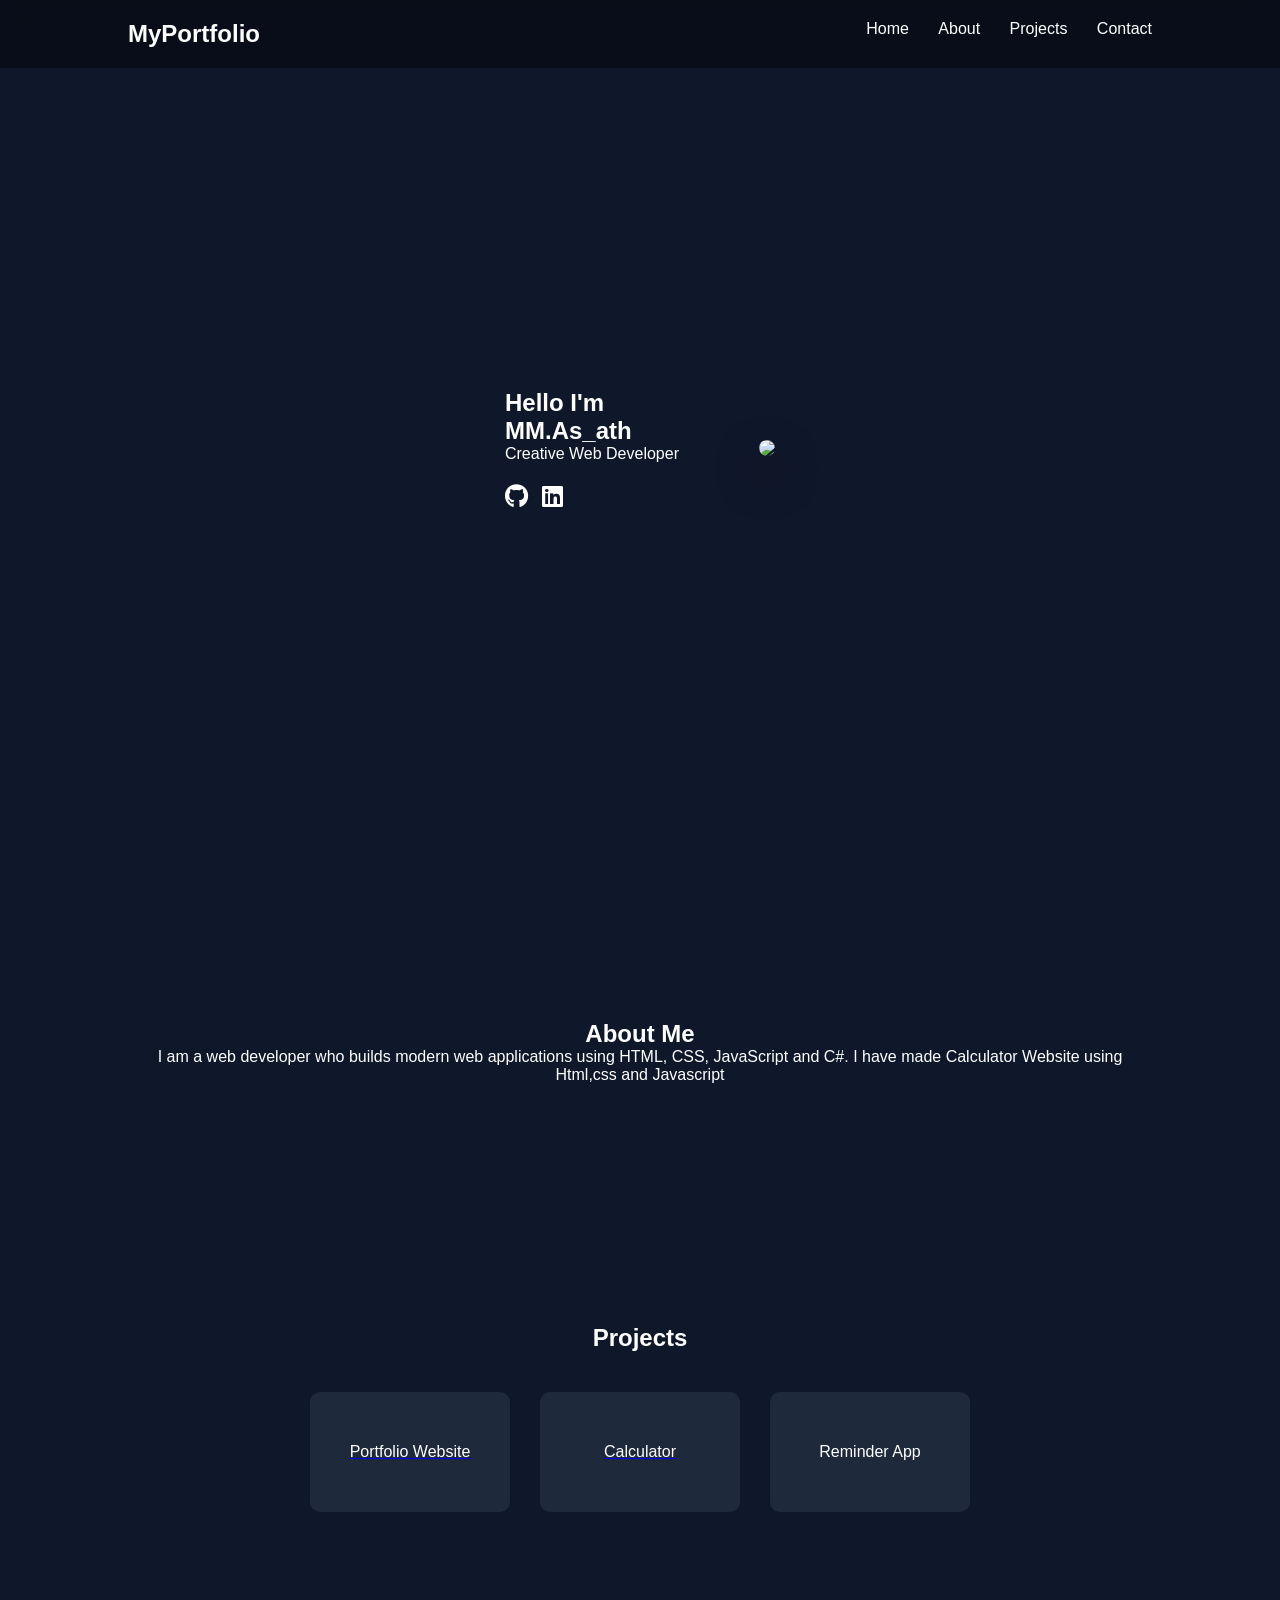
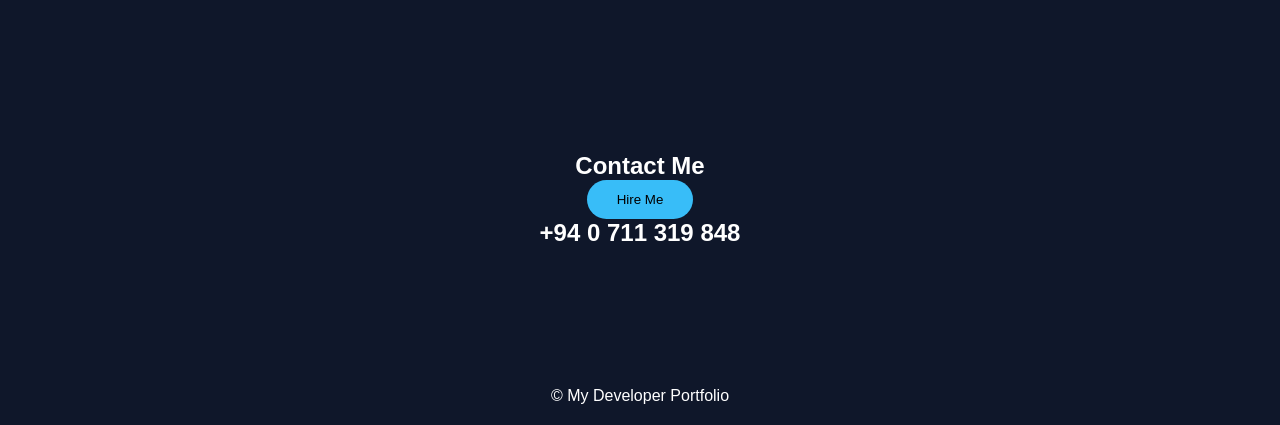
==== index.html @ c56291f0 "Add files via upload" ====
<!DOCTYPE html>
<html lang="en">

<head>

    <meta charset="UTF-8">
    <meta name="viewport" content="width=device-width, initial-scale=1.0">

    <title>My Portfolio</title>

    <link rel="stylesheet" href="style.css">

    <link rel="stylesheet" href="https://cdnjs.cloudflare.com/ajax/libs/font-awesome/6.5.0/css/all.min.css">

    <script src="https://cdn.jsdelivr.net/npm/particles.js@2.0.0/particles.min.js"></script>

</head>

<body>

    <div id="particles-js"></div>

    <header>

        <h2 class="logo">MyPortfolio</h2>

        <nav>
            <a href="#home">Home</a>
            <a href="#about">About</a>
            <a href="#projects">Projects</a>
            <a href="#contact">Contact</a>
        </nav>

    </header>

    <section id="home" class="home">

        <div class="hero">

            <div class="text">

                <h1>Hello I'm</h1>

                <h2>MM.As_ath</h2>

                <h3><span id="typing"></span></h3>

                <p>Creative Web Developer</p>

                <div class="social">

                    <a href="https://github.com/Asath01"><i class="fab fa-github"></i></a>
                    <a href="https://www.linkedin.com/in/asasath-asath-a76931367/"><i class="fab fa-linkedin"></i></a>


                </div>

            </div>

           

            <div class="profile">

                <img src="WhatsApp Image 2026-04-01 at 11.35.00.jpeg">

            </div>

        </div>

    </section>

    <section id="about" class="about">

        <h2>About Me</h2>

        <p>
            I am a web developer who builds modern web applications
            using HTML, CSS, JavaScript and C#.
            I have made Calculator Website using Html,css and Javascript

        </p>

    </section>

    <section id="projects" class="projects">

        <h2>Projects</h2>

        <div class="project-container">

            <a href="http://127.0.0.1:5500/Index.html#">
                <div class="project-card">Portfolio Website</div>
            </a>
            <a href="https://asath01.github.io/Calculator/">
                <div class="project-card">Calculator</div>
            </a><div class="project-card">Reminder App</div>

        </div>

    </section>

    <section id="contact" class="contact">

        <h2>Contact Me</h2>

        <button onclick="hireMe()">Hire Me</button>
        <h2>+94 0 711 319 848</h2>

    </section>

    <footer>

        <p>© My Developer Portfolio</p>

    </footer>

    <script src="script.js"></script>

</body>

</html>
---- style.css ----
* {
  margin: 0;
  padding: 0;
  box-sizing: border-box;
  font-family: Arial;
  scroll-behavior: smooth;
}

body {
  background: #0f172a;
  color: white;
  overflow-x: hidden;
}

#particles-js {
  position: fixed;
  width: 100%;
  height: 100%;
  z-index: -1;
}

header {
  display: flex;
  justify-content: space-between;
  padding: 20px 10%;
  position: fixed;
  width: 100%;
  background: rgba(0, 0, 0, 0.4);
  backdrop-filter: blur(10px);
}

nav a {
  margin-left: 25px;
  color: white;
  text-decoration: none;
  transition: 0.4s;
}

nav a:hover {
  color: #38bdf8;
}

.home {
  height: 100vh;
  display: flex;
  align-items: center;
  justify-content: center;
  padding: 0 10%;
}

.hero {
  display: flex;
  align-items: center;
  gap: 80px;
}

.text {
  animation: fadeUp 1.5s ease;
}

@keyframes fadeUp {
  from {
    opacity: 0;
    transform: translateY(40px);
  }
  to {
    opacity: 1;
    transform: translateY(0);
  }
}

.profile img {
  width: 250px;
  border-radius: 50%;
  animation: float 4s ease-in-out infinite;
  box-shadow: 0 20px 40px rgba(0, 0, 0, 0.6);
}

@keyframes float {
  0% {
    transform: translateY(0px);
  }

  50% {
    transform: translateY(-20px);
  }

  100% {
    transform: translateY(0px);
  }
}

.social {
  margin-top: 20px;
}

.social a {
  font-size: 24px;
  margin-right: 10px;
  color: white;
  transition: 0.4s;
}

.social a:hover {
  transform: scale(1.3);
  color: #38bdf8;
}

.projects {
  padding: 120px 10%;
  text-align: center;
}

.project-container {
  display: flex;
  justify-content: center;
  gap: 30px;
  margin-top: 40px;
}

.project-card {
  width: 200px;
  height: 120px;
  background: #1e293b;
  display: flex;
  justify-content: center;
  align-items: center;
  border-radius: 10px;
  transition: 0.4s;
  color: white;
}

.project-card:hover {
  transform: translateY(-10px) scale(1.1);
  background: #f4f8fa;
  color: black;
}

.about {
  padding: 120px 10%;
  text-align: center;
}

.contact {
  padding: 120px 10%;
  text-align: center;
}

button {
  padding: 12px 30px;
  border: none;
  background: #38bdf8;
  border-radius: 20px;
  cursor: pointer;
}

footer {
  text-align: center;
  padding: 20px;
}
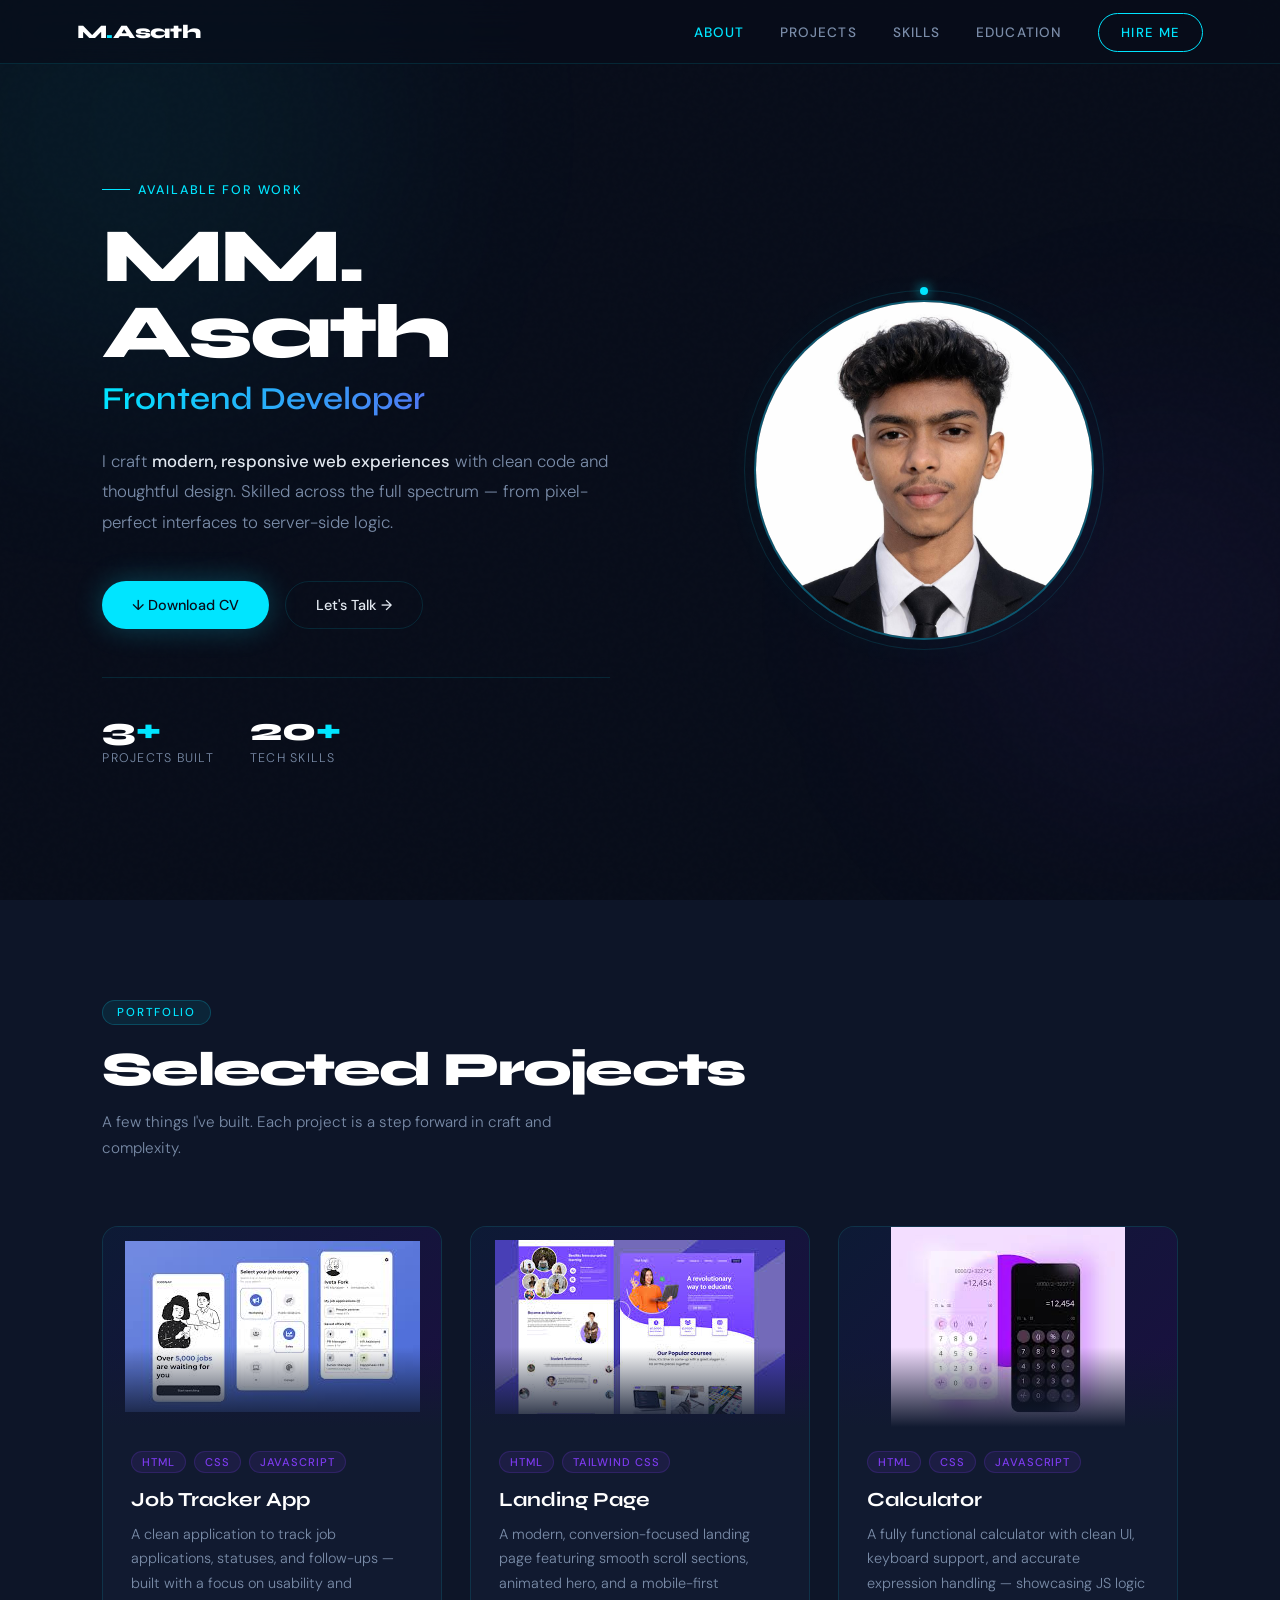
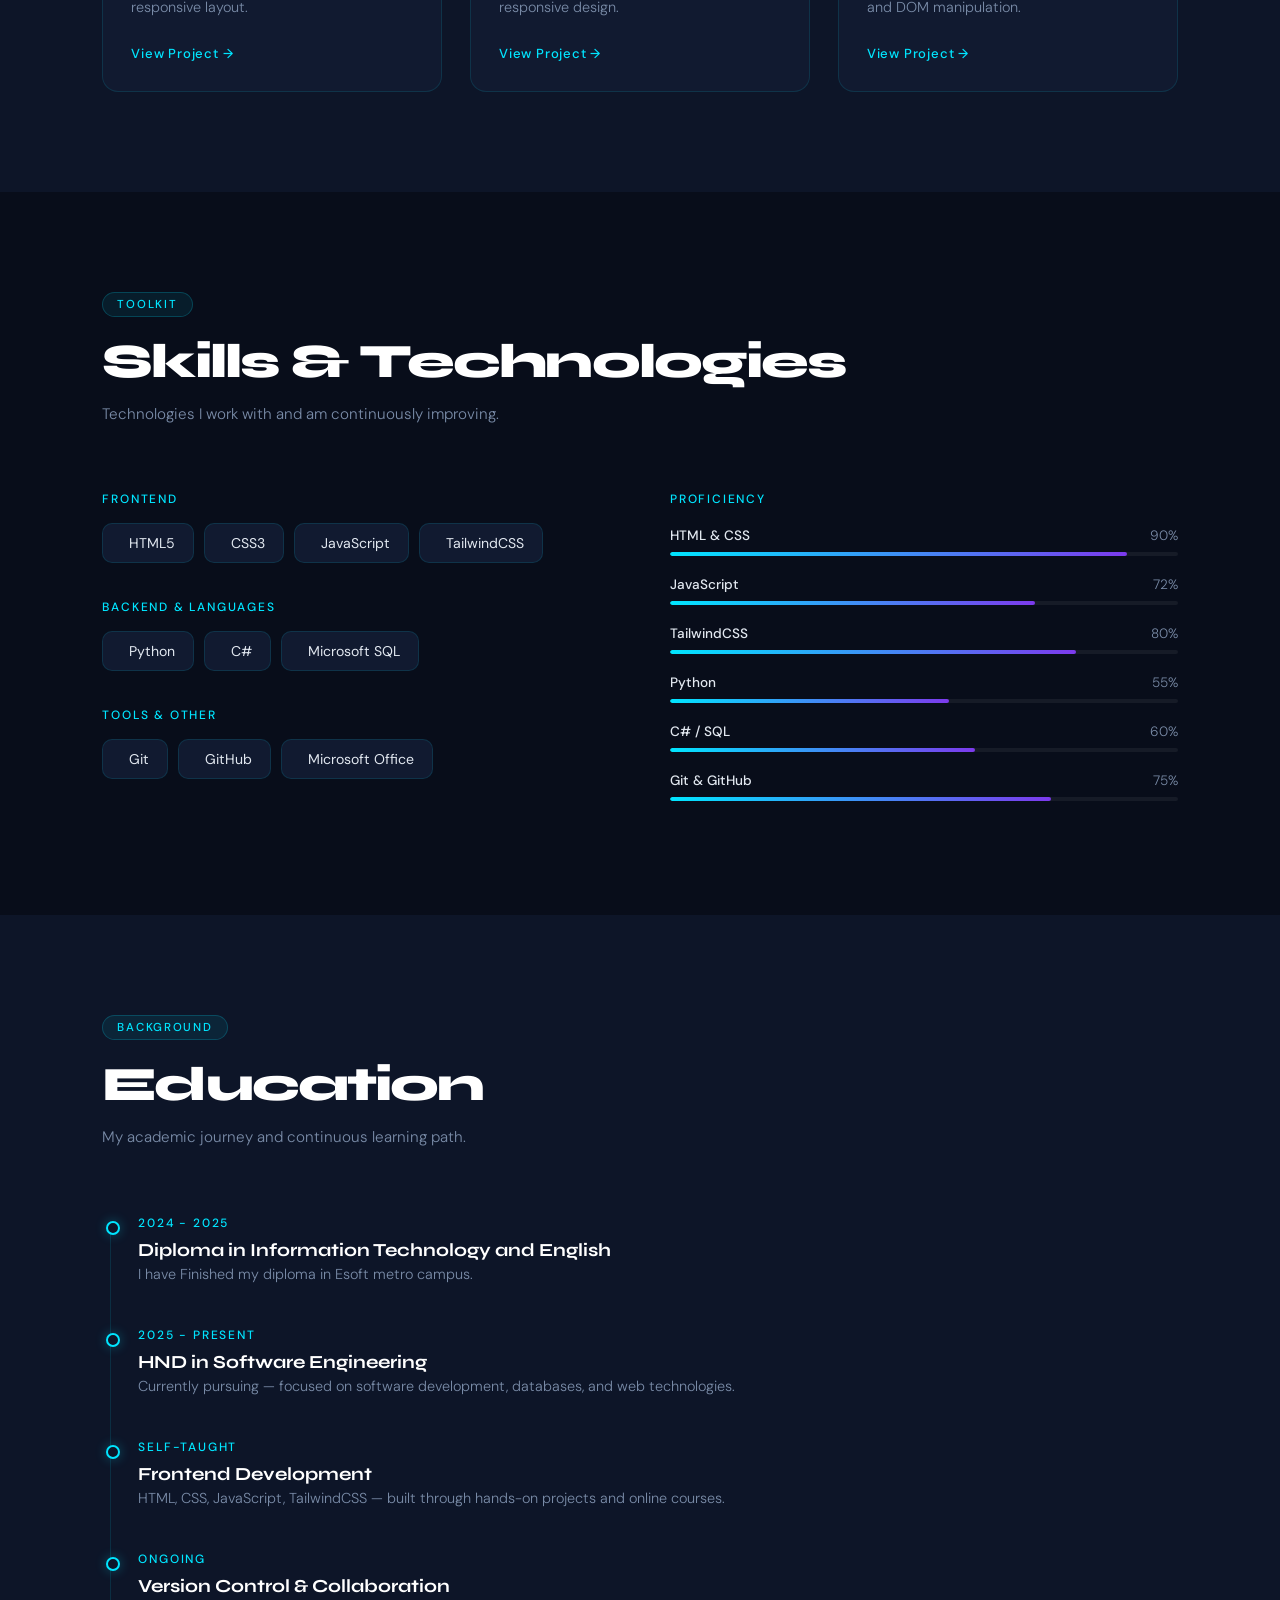
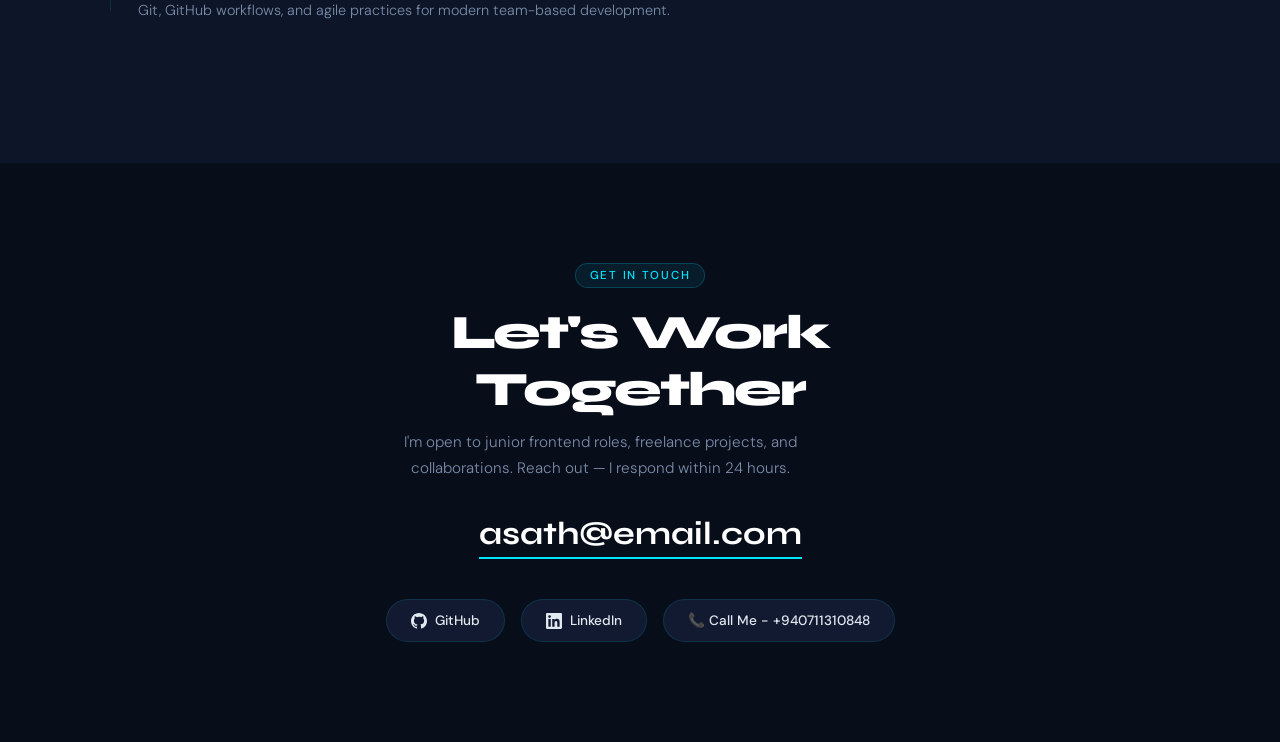
==== commit f3f74b66: "Add files via upload" ====
--- a/index.html
+++ b/index.html
@@ -1,121 +1,1185 @@
-<!DOCTYPE html>
-<html lang="en">
-
-<head>
-
-    <meta charset="UTF-8">
-    <meta name="viewport" content="width=device-width, initial-scale=1.0">
-
-    <title>My Portfolio</title>
-
-    <link rel="stylesheet" href="style.css">
-
-    <link rel="stylesheet" href="https://cdnjs.cloudflare.com/ajax/libs/font-awesome/6.5.0/css/all.min.css">
-
-    <script src="https://cdn.jsdelivr.net/npm/particles.js@2.0.0/particles.min.js"></script>
-
-</head>
-
-<body>
-
-    <div id="particles-js"></div>
-
-    <header>
-
-        <h2 class="logo">MyPortfolio</h2>
-
-        <nav>
-            <a href="#home">Home</a>
-            <a href="#about">About</a>
-            <a href="#projects">Projects</a>
-            <a href="#contact">Contact</a>
-        </nav>
-
-    </header>
-
-    <section id="home" class="home">
-
-        <div class="hero">
-
-            <div class="text">
-
-                <h1>Hello I'm</h1>
-
-                <h2>MM.As_ath</h2>
-
-                <h3><span id="typing"></span></h3>
-
-                <p>Creative Web Developer</p>
-
-                <div class="social">
-
-                    <a href="https://github.com/Asath01"><i class="fab fa-github"></i></a>
-                    <a href="https://www.linkedin.com/in/asasath-asath-a76931367/"><i class="fab fa-linkedin"></i></a>
-
-
-                </div>
-
-            </div>
-
-           
-
-            <div class="profile">
-
-                <img src="WhatsApp Image 2026-04-01 at 11.35.00.jpeg">
-
-            </div>
-
-        </div>
-
-    </section>
-
-    <section id="about" class="about">
-
-        <h2>About Me</h2>
-
-        <p>
-            I am a web developer who builds modern web applications
-            using HTML, CSS, JavaScript and C#.
-            I have made Calculator Website using Html,css and Javascript
-
-        </p>
-
-    </section>
-
-    <section id="projects" class="projects">
-
-        <h2>Projects</h2>
-
-        <div class="project-container">
-
-            <a href="http://127.0.0.1:5500/Index.html#">
-                <div class="project-card">Portfolio Website</div>
-            </a>
-            <a href="https://asath01.github.io/Calculator/">
-                <div class="project-card">Calculator</div>
-            </a><div class="project-card">Reminder App</div>
-
-        </div>
-
-    </section>
-
-    <section id="contact" class="contact">
-
-        <h2>Contact Me</h2>
-
-        <button onclick="hireMe()">Hire Me</button>
-        <h2>+94 0 711 319 848</h2>
-
-    </section>
-
-    <footer>
-
-        <p>© My Developer Portfolio</p>
-
-    </footer>
-
-    <script src="script.js"></script>
-
-</body>
-
+<!DOCTYPE html>
+<html lang="en">
+
+<head>
+  <meta charset="UTF-8" />
+  <meta name="viewport" content="width=device-width, initial-scale=1.0" />
+  <title>MM. Asath — Frontend Developer</title>
+  <link
+    href="https://fonts.googleapis.com/css2?family=Syne:wght@400;600;700;800&family=DM+Sans:ital,wght@0,300;0,400;0,500;1,300&display=swap"
+    rel="stylesheet" />
+  <style>
+    *,
+    *::before,
+    *::after {
+      margin: 0;
+      padding: 0;
+      box-sizing: border-box;
+    }
+
+    :root {
+      --bg: #080d1a;
+      --bg2: #0d1528;
+      --card: #111a30;
+      --border: rgba(0, 230, 255, .12);
+      --accent: #00e5ff;
+      --accent2: #7c3aed;
+      --text: #e2e8f0;
+      --muted: #7a8ca8;
+      --white: #ffffff;
+      --radius: 16px;
+      --font-head: 'Syne', sans-serif;
+      --font-body: 'DM Sans', sans-serif;
+    }
+
+    html {
+      scroll-behavior: smooth;
+    }
+
+    body {
+      background: var(--bg);
+      color: var(--text);
+      font-family: var(--font-body);
+      font-weight: 300;
+      overflow-x: hidden;
+    }
+
+    /* ─── NOISE TEXTURE OVERLAY ─── */
+    body::before {
+      content: '';
+      position: fixed;
+      inset: 0;
+      background-image: url("data:image/svg+xml,%3Csvg viewBox='0 0 200 200' xmlns='http://www.w3.org/2000/svg'%3E%3Cfilter id='n'%3E%3CfeTurbulence type='fractalNoise' baseFrequency='.9' numOctaves='4' stitchTiles='stitch'/%3E%3C/filter%3E%3Crect width='100%25' height='100%25' filter='url(%23n)' opacity='.03'/%3E%3C/svg%3E");
+      pointer-events: none;
+      z-index: 0;
+      opacity: .4;
+    }
+
+    /* ─── GLOW BLOBS ─── */
+    .blob {
+      position: fixed;
+      border-radius: 50%;
+      filter: blur(120px);
+      pointer-events: none;
+      z-index: 0;
+    }
+
+    .blob-1 {
+      width: 500px;
+      height: 500px;
+      background: rgba(0, 229, 255, .06);
+      top: -120px;
+      left: -120px;
+    }
+
+    .blob-2 {
+      width: 400px;
+      height: 400px;
+      background: rgba(124, 58, 237, .07);
+      bottom: 10%;
+      right: -80px;
+    }
+
+    /* ─── NAV ─── */
+    nav {
+      position: fixed;
+      top: 0;
+      left: 0;
+      right: 0;
+      z-index: 100;
+      display: flex;
+      align-items: center;
+      justify-content: space-between;
+      padding: 20px 6%;
+      background: rgba(8, 13, 26, .7);
+      backdrop-filter: blur(20px);
+      border-bottom: 1px solid var(--border);
+    }
+
+    .logo {
+      font-family: var(--font-head);
+      font-weight: 800;
+      font-size: 1.2rem;
+      letter-spacing: -0.02em;
+      color: var(--white);
+    }
+
+    .logo span {
+      color: var(--accent);
+    }
+
+    .nav-links {
+      display: flex;
+      gap: 36px;
+      list-style: none;
+    }
+
+    .nav-links a {
+      font-size: .85rem;
+      font-weight: 500;
+      letter-spacing: .08em;
+      text-transform: uppercase;
+      color: var(--muted);
+      text-decoration: none;
+      transition: color .2s;
+      position: relative;
+    }
+
+    .nav-links a::after {
+      content: '';
+      position: absolute;
+      left: 0;
+      bottom: -4px;
+      width: 0;
+      height: 1px;
+      background: var(--accent);
+      transition: width .3s;
+    }
+
+    .nav-links a:hover {
+      color: var(--white);
+    }
+
+    .nav-links a:hover::after {
+      width: 100%;
+    }
+
+    .nav-cta {
+      padding: 10px 22px;
+      border: 1px solid var(--accent);
+      border-radius: 50px;
+      color: var(--accent) !important;
+      font-size: .82rem !important;
+      text-transform: uppercase !important;
+      letter-spacing: .1em !important;
+      transition: background .25s, color .25s !important;
+    }
+
+    .nav-cta:hover {
+      background: var(--accent);
+      color: var(--bg) !important;
+    }
+
+    .nav-cta::after {
+      display: none !important;
+    }
+
+    /* ─── SECTIONS WRAPPER ─── */
+    section {
+      position: relative;
+      z-index: 1;
+    }
+
+    /* ─── HERO ─── */
+    #hero {
+      min-height: 100vh;
+      display: grid;
+      grid-template-columns: 1fr 1fr;
+      align-items: center;
+      gap: 60px;
+      padding: 120px 8% 80px;
+    }
+
+    .hero-label {
+      display: inline-flex;
+      align-items: center;
+      gap: 8px;
+      font-size: .78rem;
+      font-weight: 500;
+      letter-spacing: .15em;
+      text-transform: uppercase;
+      color: var(--accent);
+      margin-bottom: 20px;
+    }
+
+    .hero-label::before {
+      content: '';
+      width: 28px;
+      height: 1px;
+      background: var(--accent);
+    }
+
+    .hero-name {
+      font-family: var(--font-head);
+      font-size: clamp(3rem, 6vw, 5.5rem);
+      font-weight: 800;
+      line-height: 1.0;
+      letter-spacing: -0.04em;
+      color: var(--white);
+      margin-bottom: 8px;
+    }
+
+    .hero-title {
+      font-family: var(--font-head);
+      font-size: clamp(1.2rem, 2.5vw, 2rem);
+      font-weight: 600;
+      color: transparent;
+      background: linear-gradient(90deg, var(--accent), var(--accent2));
+      -webkit-background-clip: text;
+      background-clip: text;
+      margin-bottom: 28px;
+    }
+
+    .hero-desc {
+      font-size: 1.05rem;
+      line-height: 1.8;
+      color: var(--muted);
+      max-width: 520px;
+      margin-bottom: 44px;
+    }
+
+    .hero-desc strong {
+      color: var(--text);
+      font-weight: 500;
+    }
+
+    .hero-actions {
+      display: flex;
+      gap: 16px;
+      flex-wrap: wrap;
+    }
+
+    .btn-primary {
+      display: inline-flex;
+      align-items: center;
+      gap: 8px;
+      padding: 14px 30px;
+      background: var(--accent);
+      color: var(--bg);
+      font-family: var(--font-body);
+      font-size: .9rem;
+      font-weight: 500;
+      border: none;
+      border-radius: 50px;
+      cursor: pointer;
+      text-decoration: none;
+      transition: transform .25s, box-shadow .25s;
+      box-shadow: 0 0 28px rgba(0, 229, 255, .25);
+    }
+
+    .btn-primary:hover {
+      transform: translateY(-3px);
+      box-shadow: 0 8px 40px rgba(0, 229, 255, .4);
+    }
+
+    .btn-outline {
+      display: inline-flex;
+      align-items: center;
+      gap: 8px;
+      padding: 14px 30px;
+      background: transparent;
+      color: var(--text);
+      font-family: var(--font-body);
+      font-size: .9rem;
+      font-weight: 500;
+      border: 1px solid var(--border);
+      border-radius: 50px;
+      cursor: pointer;
+      text-decoration: none;
+      transition: border-color .25s, color .25s, transform .25s;
+    }
+
+    .btn-outline:hover {
+      border-color: var(--accent);
+      color: var(--accent);
+      transform: translateY(-3px);
+    }
+
+    /* Hero image */
+    .hero-visual {
+      display: flex;
+      justify-content: center;
+      align-items: center;
+    }
+
+    .avatar-wrap {
+      position: relative;
+      width: 340px;
+      height: 340px;
+    }
+
+    .avatar-ring {
+      position: absolute;
+      inset: -10px;
+      border-radius: 50%;
+      border: 1px solid var(--border);
+      animation: spin 18s linear infinite;
+    }
+
+    .avatar-ring::before {
+      content: '';
+      position: absolute;
+      top: 0;
+      left: 50%;
+      width: 8px;
+      height: 8px;
+      margin-left: -4px;
+      margin-top: -4px;
+      background: var(--accent);
+      border-radius: 50%;
+      box-shadow: 0 0 12px var(--accent);
+    }
+
+    @keyframes spin {
+      to {
+        transform: rotate(360deg);
+      }
+    }
+
+    .avatar-img {
+      width: 340px;
+      height: 340px;
+      border-radius: 50%;
+      object-fit: cover;
+      border: 2px solid rgba(0, 229, 255, .3);
+      display: block;
+      position: relative;
+      z-index: 1;
+      background: var(--card);
+    }
+
+    .avatar-glow {
+      position: absolute;
+      inset: -30px;
+      border-radius: 50%;
+      background: radial-gradient(circle, rgba(0, 229, 255, .12) 0%, transparent 70%);
+      z-index: 0;
+    }
+
+    /* Stats row */
+    .hero-stats {
+      display: flex;
+      gap: 36px;
+      margin-top: 48px;
+      padding-top: 36px;
+      border-top: 1px solid var(--border);
+    }
+
+    .stat {
+      display: flex;
+      flex-direction: column;
+      gap: 4px;
+    }
+
+    .stat-num {
+      font-family: var(--font-head);
+      font-size: 2rem;
+      font-weight: 800;
+      color: var(--white);
+      line-height: 1;
+    }
+
+    .stat-num span {
+      color: var(--accent);
+    }
+
+    .stat-label {
+      font-size: .78rem;
+      color: var(--muted);
+      text-transform: uppercase;
+      letter-spacing: .1em;
+    }
+
+    /* ─── SECTION TITLE ─── */
+    .section-title {
+      font-family: var(--font-head);
+      font-size: clamp(2rem, 4vw, 3rem);
+      font-weight: 800;
+      letter-spacing: -0.04em;
+      color: var(--white);
+      margin-bottom: 12px;
+    }
+
+    .section-sub {
+      font-size: .95rem;
+      color: var(--muted);
+      max-width: 480px;
+      line-height: 1.7;
+    }
+
+    .section-head {
+      margin-bottom: 64px;
+    }
+
+    .tag {
+      display: inline-block;
+      font-size: .72rem;
+      font-weight: 500;
+      letter-spacing: .15em;
+      text-transform: uppercase;
+      color: var(--accent);
+      background: rgba(0, 229, 255, .08);
+      border: 1px solid rgba(0, 229, 255, .2);
+      padding: 4px 14px;
+      border-radius: 50px;
+      margin-bottom: 16px;
+    }
+
+    /* ─── PROJECTS ─── */
+    #projects {
+      padding: 100px 8%;
+      background: var(--bg2);
+    }
+
+    .projects-grid {
+      display: grid;
+      grid-template-columns: repeat(auto-fit, minmax(320px, 1fr));
+      gap: 28px;
+    }
+
+    .project-card {
+      background: var(--card);
+      border: 1px solid var(--border);
+      border-radius: var(--radius);
+      overflow: hidden;
+      transition: transform .35s, border-color .35s, box-shadow .35s;
+      cursor: pointer;
+    }
+
+    .project-card:hover {
+      transform: translateY(-8px);
+      border-color: rgba(0, 229, 255, .35);
+      box-shadow: 0 20px 60px rgba(0, 0, 0, .4), 0 0 0 1px rgba(0, 229, 255, .1);
+    }
+
+    .project-thumb {
+      width: 100%;
+      height: 200px;
+      background: linear-gradient(135deg, #0d1a35 0%, #1a1040 100%);
+      display: flex;
+      align-items: center;
+      justify-content: center;
+      font-size: 3.5rem;
+      position: relative;
+      overflow: hidden;
+    }
+
+    .project-thumb::after {
+      content: '';
+      position: absolute;
+      inset: 0;
+      background: linear-gradient(to bottom, transparent 60%, var(--card));
+    }
+
+    .project-body {
+      padding: 24px 28px 28px;
+    }
+
+    .project-stack {
+      display: flex;
+      flex-wrap: wrap;
+      gap: 8px;
+      margin-bottom: 14px;
+    }
+
+    .stack-pill {
+      font-size: .7rem;
+      font-weight: 500;
+      letter-spacing: .08em;
+      text-transform: uppercase;
+      color: var(--accent2);
+      background: rgba(124, 58, 237, .1);
+      border: 1px solid rgba(124, 58, 237, .2);
+      padding: 3px 10px;
+      border-radius: 50px;
+    }
+
+    .project-title {
+      font-family: var(--font-head);
+      font-size: 1.25rem;
+      font-weight: 700;
+      color: var(--white);
+      margin-bottom: 10px;
+    }
+
+    .project-desc {
+      font-size: .9rem;
+      line-height: 1.7;
+      color: var(--muted);
+      margin-bottom: 22px;
+    }
+
+    .project-link {
+      display: inline-flex;
+      align-items: center;
+      gap: 6px;
+      font-size: .82rem;
+      font-weight: 500;
+      color: var(--accent);
+      text-decoration: none;
+      letter-spacing: .06em;
+      transition: gap .2s;
+    }
+
+    .project-link:hover {
+      gap: 10px;
+    }
+
+    /* ─── SKILLS ─── */
+    #skills {
+      padding: 100px 8%;
+    }
+
+    .skills-layout {
+      display: grid;
+      grid-template-columns: 1fr 1fr;
+      gap: 60px;
+      align-items: start;
+    }
+
+    .skill-category {
+      margin-bottom: 36px;
+    }
+
+    .skill-cat-label {
+      font-size: .75rem;
+      font-weight: 500;
+      letter-spacing: .15em;
+      text-transform: uppercase;
+      color: var(--accent);
+      margin-bottom: 16px;
+    }
+
+    .skill-chips {
+      display: flex;
+      flex-wrap: wrap;
+      gap: 10px;
+    }
+
+    .chip {
+      display: flex;
+      align-items: center;
+      gap: 8px;
+      padding: 10px 18px;
+      background: var(--card);
+      border: 1px solid var(--border);
+      border-radius: 10px;
+      font-size: .88rem;
+      font-weight: 400;
+      color: var(--text);
+      transition: border-color .25s, transform .25s, color .25s;
+      cursor: default;
+    }
+
+    .chip:hover {
+      border-color: rgba(0, 229, 255, .4);
+      color: var(--accent);
+      transform: translateY(-2px);
+    }
+
+    .chip-icon {
+      font-size: 1.1rem;
+    }
+
+    /* Proficiency bars */
+    .skills-bars {
+      display: flex;
+      flex-direction: column;
+      gap: 20px;
+    }
+
+
+    .bar-top {
+      display: flex;
+      justify-content: space-between;
+      font-size: .85rem;
+      margin-bottom: 8px;
+    }
+
+    .bar-name {
+      font-weight: 500;
+      color: var(--text);
+    }
+
+    .bar-pct {
+      color: var(--muted);
+    }
+
+    .bar-track {
+      height: 4px;
+      background: rgba(255, 255, 255, .06);
+      border-radius: 50px;
+      overflow: hidden;
+    }
+
+    .bar-fill {
+      height: 100%;
+      background: linear-gradient(90deg, var(--accent), var(--accent2));
+      border-radius: 50px;
+      width: 0;
+      transition: width 1.2s cubic-bezier(.25, .46, .45, .94);
+    }
+
+    /* ─── EDUCATION ─── */
+    #education {
+      padding: 100px 8%;
+      background: var(--bg2);
+    }
+
+    .timeline {
+      position: relative;
+      padding-left: 36px;
+    }
+
+    .timeline::before {
+      content: '';
+      position: absolute;
+      left: 8px;
+      top: 8px;
+      bottom: 8px;
+      width: 1px;
+      background: var(--border);
+    }
+
+    .timeline-item {
+      position: relative;
+      margin-bottom: 44px;
+    }
+
+    .timeline-dot {
+      position: absolute;
+      left: -32px;
+      top: 6px;
+      width: 14px;
+      height: 14px;
+      border-radius: 50%;
+      background: var(--bg2);
+      border: 2px solid var(--accent);
+      box-shadow: 0 0 12px rgba(0, 229, 255, .3);
+    }
+
+    .timeline-year {
+      font-size: .75rem;
+      font-weight: 500;
+      letter-spacing: .15em;
+      text-transform: uppercase;
+      color: var(--accent);
+      margin-bottom: 8px;
+    }
+
+    .timeline-title {
+      font-family: var(--font-head);
+      font-size: 1.15rem;
+      font-weight: 700;
+      color: var(--white);
+      margin-bottom: 4px;
+    }
+
+    .timeline-sub {
+      font-size: .9rem;
+      color: var(--muted);
+    }
+
+    /* ─── CONTACT ─── */
+    #contact {
+      padding: 100px 8%;
+      text-align: center;
+    }
+
+    .contact-inner {
+      max-width: 560px;
+      margin: 0 auto;
+    }
+
+    .contact-email {
+      display: inline-block;
+      font-family: var(--font-head);
+      font-size: clamp(1.3rem, 3vw, 2rem);
+      font-weight: 700;
+      color: var(--white);
+      text-decoration: none;
+      border-bottom: 2px solid var(--accent);
+      padding-bottom: 4px;
+      margin: 32px 0 40px;
+      transition: color .2s;
+    }
+
+    .contact-email:hover {
+      color: var(--accent);
+    }
+
+    .social-links {
+      display: flex;
+      justify-content: center;
+      gap: 16px;
+      flex-wrap: wrap;
+    }
+
+    .social-btn {
+      display: inline-flex;
+      align-items: center;
+      gap: 8px;
+      padding: 12px 24px;
+      background: var(--card);
+      border: 1px solid var(--border);
+      border-radius: 50px;
+      color: var(--text);
+      text-decoration: none;
+      font-size: .85rem;
+      font-weight: 500;
+      transition: border-color .25s, color .25s, transform .25s;
+      cursor: pointer;
+    }
+
+    .social-btn:hover {
+      border-color: var(--accent);
+      color: var(--accent);
+      transform: translateY(-3px);
+    }
+
+    /* ─── FOOTER ─── */
+    footer {
+      padding: 32px 8%;
+      border-top: 1px solid var(--border);
+      display: flex;
+      align-items: center;
+      justify-content: space-between;
+      flex-wrap: wrap;
+      gap: 12px;
+    }
+
+    footer p {
+      font-size: .82rem;
+      color: var(--muted);
+    }
+
+    footer span {
+      color: var(--accent);
+    }
+
+    /* ─── ANIMATIONS ─── */
+    .fade-up {
+      opacity: 0;
+      transform: translateY(30px);
+      transition: opacity .7s ease, transform .7s ease;
+    }
+
+    .fade-up.visible {
+      opacity: 1;
+      transform: translateY(0);
+    }
+
+    /* ─── HAMBURGER ─── */
+    .hamburger {
+      display: none;
+      flex-direction: column;
+      gap: 5px;
+      cursor: pointer;
+      padding: 4px;
+    }
+
+    .hamburger span {
+      display: block;
+      width: 24px;
+      height: 2px;
+      background: var(--text);
+      border-radius: 2px;
+      transition: .3s;
+    }
+
+    /* ─── RESPONSIVE ─── */
+    @media (max-width: 900px) {
+      #hero {
+        grid-template-columns: 1fr;
+        text-align: center;
+        padding: 100px 6% 60px;
+      }
+
+      .hero-visual {
+        order: -1;
+      }
+
+      .avatar-wrap {
+        width: 240px;
+        height: 240px;
+      }
+
+      .avatar-img {
+        width: 240px;
+        height: 240px;
+      }
+
+      .hero-desc {
+        margin: 0 auto 44px;
+      }
+
+      .hero-actions {
+        justify-content: center;
+      }
+
+      .hero-stats {
+        justify-content: center;
+      }
+
+      .hero-label {
+        justify-content: center;
+      }
+
+      .skills-layout {
+        grid-template-columns: 1fr;
+        gap: 40px;
+      }
+
+      .nav-links {
+        display: none;
+        flex-direction: column;
+        position: absolute;
+        top: 100%;
+        left: 0;
+        right: 0;
+        background: rgba(8, 13, 26, .97);
+        padding: 24px 6%;
+        gap: 20px;
+        border-bottom: 1px solid var(--border);
+      }
+
+      .nav-links.open {
+        display: flex;
+      }
+
+      .hamburger {
+        display: flex;
+      }
+    }
+
+    @media (max-width: 600px) {
+
+      #projects,
+      #skills,
+      #education,
+      #contact {
+        padding: 70px 5%;
+      }
+
+      .section-title {
+        font-size: 2rem;
+      }
+
+      footer {
+        flex-direction: column;
+        text-align: center;
+      }
+    }
+  </style>
+</head>
+
+<body>
+
+  <!-- Blobs -->
+  <div class="blob blob-1"></div>
+  <div class="blob blob-2"></div>
+
+  <!-- ─── NAV ─── -->
+  <nav>
+    <div class="logo">M<span>.</span>Asath</div>
+    <ul class="nav-links" id="navLinks">
+      <li><a href="#hero">About</a></li>
+      <li><a href="#projects">Projects</a></li>
+      <li><a href="#skills">Skills</a></li>
+      <li><a href="#education">Education</a></li>
+      <li><a href="#contact" class="nav-cta">Hire Me</a></li>
+    </ul>
+    <div class="hamburger" id="hamburger">
+      <span></span><span></span><span></span>
+    </div>
+  </nav>
+
+  <!-- ─── HERO ─── -->
+  <section id="hero">
+    <div class="hero-content">
+      <div class="hero-label">Available for work</div>
+      <h1 class="hero-name">MM. Asath</h1>
+      <h2 class="hero-title">Frontend Developer</h2>
+      <p class="hero-desc">
+        I craft <strong>modern, responsive web experiences</strong> with clean code and thoughtful design. Skilled
+        across the full spectrum — from pixel-perfect interfaces to server-side logic.
+      </p>
+      <div class="hero-actions">
+        <a href="./Resume (5).pdf" download="Asath_CV.pdf" class="btn-primary">
+          ↓ Download CV
+        </a>
+        <a href="#contact" class="btn-outline">
+          Let's Talk →
+        </a>
+      </div>
+      <div class="hero-stats">
+        <div class="stat">
+          <div class="stat-num">3<span>+</span></div>
+          <div class="stat-label">Projects Built</div>
+        </div>
+        <div class="stat">
+          <div class="stat-num">20<span>+</span></div>
+          <div class="stat-label">Tech Skills</div>
+        </div>
+
+      </div>
+    </div>
+
+    <div class="hero-visual">
+      <div class="avatar-wrap">
+        <div class="avatar-glow"></div>
+        <div class="avatar-ring"></div>
+        <img class="avatar-img" src="./WhatsApp Image 2026-04-01 at 11.35.00.jpeg" alt="MM. Asath — Frontend Developer"
+          onerror="this.style.background='linear-gradient(135deg,#0d1a35,#1a1040)'; this.alt=''; this.style.display='flex';" />
+      </div>
+    </div>
+  </section>
+
+  <!-- ─── PROJECTS ─── -->
+  <section id="projects" class="fade-up">
+    <div class="section-head">
+      <div class="tag">Portfolio</div>
+      <h2 class="section-title">Selected Projects</h2>
+      <p class="section-sub">A few things I've built. Each project is a step forward in craft and complexity.</p>
+    </div>
+
+    <div class="projects-grid">
+
+      <div class="project-card">
+        <div class="project-thumb"><img src="./images.jpg" alt="img"></div>
+        <div class="project-body">
+          <div class="project-stack">
+            <span class="stack-pill">HTML</span>
+            <span class="stack-pill">CSS</span>
+            <span class="stack-pill">JavaScript</span>
+          </div>
+          <h3 class="project-title">Job Tracker App</h3>
+          <p class="project-desc">A clean application to track job applications, statuses, and follow-ups — built with a
+            focus on usability and responsive layout.</p>
+          <a href"https://asath01.github.io/Job-Traker-/" class="project-link">View Project →</a>
+        </div>
+      </div>
+
+      <div class="project-card">
+        <div class="project-thumb"><img src="./download.jpg" alt="img"></div>
+        <div class="project-body">
+          <div class="project-stack">
+            <span class="stack-pill">HTML</span>
+            <span class="stack-pill">Tailwind CSS</span>
+          </div>
+          <h3 class="project-title">Landing Page</h3>
+          <p class="project-desc">A modern, conversion-focused landing page featuring smooth scroll sections, animated
+            hero, and a mobile-first responsive design.</p>
+          <a href="https://asath01.github.io/Landing-Project/#services" class="project-link">View Project →</a>
+        </div>
+      </div>
+
+      <div class="project-card">
+        <div class="project-thumb"><img src="./download (1).jpg" alt="img"></div>
+        <div class="project-body">
+          <div class="project-stack">
+            <span class="stack-pill">HTML</span>
+            <span class="stack-pill">CSS</span>
+            <span class="stack-pill">JavaScript</span>
+          </div>
+          <h3 class="project-title">Calculator</h3>
+          <p class="project-desc">A fully functional calculator with clean UI, keyboard support, and accurate expression
+            handling — showcasing JS logic and DOM manipulation.</p>
+          <a href="https://asath01.github.io/Calculator/" class="project-link">View Project →</a>
+        </div>
+      </div>
+
+    </div>
+  </section>
+
+  <!-- ─── SKILLS ─── -->
+  <section id="skills" class="fade-up">
+    <div class="section-head">
+      <div class="tag">Toolkit</div>
+      <h2 class="section-title">Skills & Technologies</h2>
+      <p class="section-sub">Technologies I work with and am continuously improving.</p>
+    </div>
+
+    <div class="skills-layout">
+      <div>
+        <div class="skill-category">
+          <div class="skill-cat-label">Frontend</div>
+          <div class="skill-chips">
+            <div class="chip"><span class="chip-icon"></span> HTML5</div>
+            <div class="chip"><span class="chip-icon"></span> CSS3</div>
+            <div class="chip"><span class="chip-icon"></span> JavaScript</div>
+            <div class="chip"><span class="chip-icon"></span> TailwindCSS</div>
+          </div>
+        </div>
+        <div class="skill-category">
+          <div class="skill-cat-label">Backend & Languages</div>
+          <div class="skill-chips">
+            <div class="chip"><span class="chip-icon"></span> Python</div>
+            <div class="chip"><span class="chip-icon"></span> C#</div>
+            <div class="chip"><span class="chip-icon"></span> Microsoft SQL</div>
+          </div>
+        </div>
+        <div class="skill-category">
+          <div class="skill-cat-label">Tools & Other</div>
+          <div class="skill-chips">
+            <div class="chip"><span class="chip-icon"></span> Git</div>
+            <div class="chip"><span class="chip-icon"></span> GitHub</div>
+            <div class="chip"><span class="chip-icon"></span> Microsoft Office</div>
+          </div>
+        </div>
+      </div>
+
+      <div>
+        <div class="skill-cat-label" style="margin-bottom:20px;">Proficiency</div>
+        <div class="skills-bars">
+          <div class="bar-item">
+            <div class="bar-top"><span class="bar-name">HTML & CSS</span><span class="bar-pct">90%</span></div>
+            <div class="bar-track">
+              <div class="bar-fill" data-width="90"></div>
+            </div>
+          </div>
+          <div class="bar-item">
+            <div class="bar-top"><span class="bar-name">JavaScript</span><span class="bar-pct">72%</span></div>
+            <div class="bar-track">
+              <div class="bar-fill" data-width="72"></div>
+            </div>
+          </div>
+          <div class="bar-item">
+            <div class="bar-top"><span class="bar-name">TailwindCSS</span><span class="bar-pct">80%</span></div>
+            <div class="bar-track">
+              <div class="bar-fill" data-width="80"></div>
+            </div>
+          </div>
+          <div class="bar-item">
+            <div class="bar-top"><span class="bar-name">Python</span><span class="bar-pct">55%</span></div>
+            <div class="bar-track">
+              <div class="bar-fill" data-width="55"></div>
+            </div>
+          </div>
+          <div class="bar-item">
+            <div class="bar-top"><span class="bar-name">C# / SQL</span><span class="bar-pct">60%</span></div>
+            <div class="bar-track">
+              <div class="bar-fill" data-width="60"></div>
+            </div>
+          </div>
+          <div class="bar-item">
+            <div class="bar-top"><span class="bar-name">Git & GitHub</span><span class="bar-pct">75%</span></div>
+            <div class="bar-track">
+              <div class="bar-fill" data-width="75"></div>
+            </div>
+          </div>
+        </div>
+      </div>
+    </div>
+  </section>
+
+  <!-- ─── EDUCATION ─── -->
+  <section id="education" class="fade-up">
+    <div class="section-head">
+      <div class="tag">Background</div>
+      <h2 class="section-title">Education</h2>
+      <p class="section-sub">My academic journey and continuous learning path.</p>
+    </div>
+
+    <div class="timeline">
+      <div class="timeline-item">
+        <div class="timeline-dot"></div>
+        <div class="timeline-year">2024 - 2025</div>
+        <div class="timeline-title">Diploma in Information Technology and English</div>
+        <div class="timeline-sub">I have Finished my diploma in Esoft metro campus.
+        </div>
+      </div>
+
+      <div class="timeline-item">
+        <div class="timeline-dot"></div>
+        <div class="timeline-year">2025 - Present</div>
+        <div class="timeline-title">HND in Software Engineering</div>
+        <div class="timeline-sub">Currently pursuing — focused on software development, databases, and web technologies.
+        </div>
+      </div>
+      <div>
+
+        <div class="timeline-item">
+          <div class="timeline-dot"></div>
+          <div class="timeline-year">Self-Taught</div>
+          <div class="timeline-title">Frontend Development</div>
+          <div class="timeline-sub">HTML, CSS, JavaScript, TailwindCSS — built through hands-on projects and online
+            courses.</div>
+        </div>
+        <div class="timeline-item">
+          <div class="timeline-dot"></div>
+          <div class="timeline-year">Ongoing</div>
+          <div class="timeline-title">Version Control & Collaboration</div>
+          <div class="timeline-sub">Git, GitHub workflows, and agile practices for modern team-based development.</div>
+        </div>
+      </div>
+  </section>
+
+  <!-- ─── CONTACT ─── -->
+  <section id="contact" class="fade-up">
+    <div class="contact-inner">
+      <div class="tag">Get In Touch</div>
+      <h2 class="section-title">Let's Work Together</h2>
+      <p class="section-sub">I'm open to junior frontend roles, freelance projects, and collaborations. Reach out — I
+        respond within 24 hours.</p>
+      <a href="mailto:asath@email.com" class="contact-email">asath@email.com</a>
+      <div class="social-links">
+        <a href="https://github.com/Asath01" class="social-btn">
+          <svg width="16" height="16" viewBox="0 0 24 24" fill="currentColor">
+            <path
+              d="M12 0C5.374 0 0 5.373 0 12c0 5.302 3.438 9.8 8.207 11.387.599.111.793-.261.793-.577v-2.234c-3.338.726-4.033-1.416-4.033-1.416-.546-1.387-1.333-1.756-1.333-1.756-1.089-.745.083-.729.083-.729 1.205.084 1.839 1.237 1.839 1.237 1.07 1.834 2.807 1.304 3.492.997.107-.775.418-1.305.762-1.604-2.665-.305-5.467-1.334-5.467-5.931 0-1.311.469-2.381 1.236-3.221-.124-.303-.535-1.524.117-3.176 0 0 1.008-.322 3.301 1.23A11.509 11.509 0 0 1 12 5.803c1.02.005 2.047.138 3.006.404 2.291-1.552 3.297-1.23 3.297-1.23.653 1.653.242 2.874.118 3.176.77.84 1.235 1.911 1.235 3.221 0 4.609-2.807 5.624-5.479 5.921.43.372.823 1.102.823 2.222v3.293c0 .319.192.694.801.576C20.566 21.797 24 17.3 24 12c0-6.627-5.373-12-12-12z" />
+          </svg>
+          GitHub
+        </a>
+        <a href="https://www.linkedin.com/in/asasath-asath-a76931367/" class="social-btn">
+          <svg width="16" height="16" viewBox="0 0 24 24" fill="currentColor">
+            <path
+              d="M20.447 20.452h-3.554v-5.569c0-1.328-.027-3.037-1.852-3.037-1.853 0-2.136 1.445-2.136 2.939v5.667H9.351V9h3.414v1.561h.046c.477-.9 1.637-1.85 3.37-1.85 3.601 0 4.267 2.37 4.267 5.455v6.286zM5.337 7.433a2.062 2.062 0 0 1-2.063-2.065 2.064 2.064 0 1 1 2.063 2.065zm1.782 13.019H3.555V9h3.564v11.452zM22.225 0H1.771C.792 0 0 .774 0 1.729v20.542C0 23.227.792 24 1.771 24h20.451C23.2 24 24 23.227 24 22.271V1.729C24 .774 23.2 0 22.222 0h.003z" />
+          </svg>
+          LinkedIn
+        </a>
+        <a href="tel:+940711310848" class="social-btn">
+          📞 Call Me - +940711310848
+        </a>
+      </div>
+    </div>
+  </section>
+
+  <!-- ─── FOOTER ─── */
+  <footer>
+    <p>© 2026 <span>MM. Asath</span>. Crafted with care.</p>
+    <p>Frontend Developer · Sri Lanka 🇱🇰</p>
+  </footer>
+
+  <!-- ─── SCRIPTS ─── -->
+  <script>
+    // Hamburger
+    const ham = document.getElementById('hamburger');
+    const nav = document.getElementById('navLinks');
+    ham.addEventListener('click', () => nav.classList.toggle('open'));
+
+    // Scroll fade-in
+    const observer = new IntersectionObserver(entries => {
+      entries.forEach(e => { if (e.isIntersecting) e.target.classList.add('visible'); });
+    }, { threshold: .12 });
+
+    document.querySelectorAll('.fade-up').forEach(el => observer.observe(el));
+
+    // Skill bars animate on scroll
+    const barObserver = new IntersectionObserver(entries => {
+      entries.forEach(e => {
+        if (e.isIntersecting) {
+          e.target.querySelectorAll('.bar-fill').forEach(bar => {
+            bar.style.width = bar.dataset.width + '%';
+          });
+        }
+      });
+    }, { threshold: .2 });
+
+    document.querySelectorAll('#skills').forEach(el => barObserver.observe(el));
+
+    // Nav active link on scroll
+    const sections = document.querySelectorAll('section[id]');
+    window.addEventListener('scroll', () => {
+      let cur = '';
+      sections.forEach(s => {
+        if (window.scrollY >= s.offsetTop - 140) cur = s.id;
+      });
+      document.querySelectorAll('.nav-links a').forEach(a => {
+        a.style.color = a.getAttribute('href') === '#' + cur ? 'var(--accent)' : '';
+      });
+    });
+  </script>
+</body>
+
 </html>
